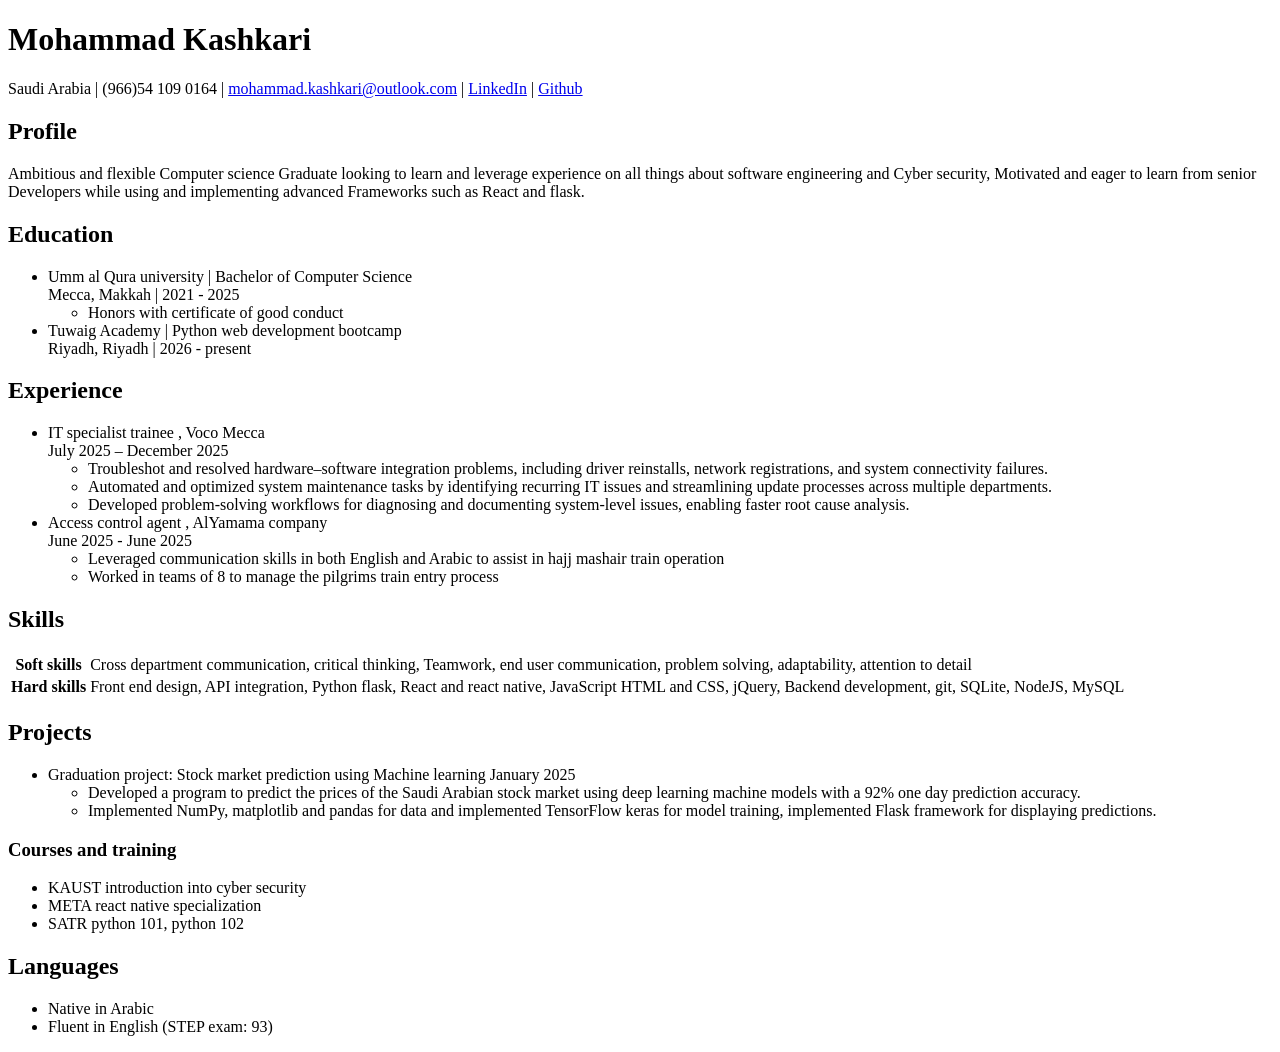
==== career/cv/page.html @ f18e0a16 "done 90%" ====
<!DOCTYPE html>
<html lang="en">
<head>
    <meta charset="UTF-8">
    <meta name="viewport" content="width=device-width, initial-scale=1.0">
    <link rel="stylesheet" href="style.css">
    <title>CV</title>
</head>
<body>
    <div class="cv-container">

        <!-- Header -->
        <header class="cv-header">
            <h1 class="cv-name">Mohammad Kashkari</h1>
            <div class="cv-contact">
                <span class="contact-item contact-location">Saudi Arabia</span>
                <span class="contact-separator">|</span>
                <span class="contact-item contact-phone">(966)54 109 0164</span>
                <span class="contact-separator">|</span>
                <a class="contact-item contact-email" href="mailto:mohammad.kashkari@outlook.com">mohammad.kashkari@outlook.com</a>
                <span class="contact-separator">|</span>
                <a class="contact-item contact-linkedin" href="#">LinkedIn</a>
                <span class="contact-separator">|</span>
                <a class="contact-item contact-github" href="#">Github</a>
            </div>
        </header>

        <!-- Profile -->
        <section class="cv-section cv-profile">
            <h2 class="section-title">Profile</h2>
            <p class="profile-text">
                Ambitious and flexible Computer science Graduate looking to learn and leverage experience on all things
                about software engineering and Cyber security, Motivated and eager to learn from senior Developers
                while using and implementing advanced Frameworks such as React and flask.
            </p>
        </section>

        <!-- Education -->
        <section class="cv-section cv-education">
            <h2 class="section-title">Education</h2>
            <ul class="education-list">
                <li class="education-item">
                    <div class="education-header">
                        <div class="education-info">
                            <span class="institution-name">Umm al Qura university</span>
                            <span class="education-separator"> | </span>
                            <span class="degree">Bachelor of Computer Science</span>
                        </div>
                        <div class="education-meta">
                            <span class="education-location">Mecca, Makkah</span>
                            <span class="education-separator"> | </span>
                            <span class="education-date">2021 - 2025</span>
                        </div>
                    </div>
                    <ul class="education-details">
                        <li>Honors with certificate of good conduct</li>
                    </ul>
                </li>
                <li class="education-item">
                    <div class="education-header">
                        <div class="education-info">
                            <span class="institution-name">Tuwaig Academy</span>
                            <span class="education-separator"> | </span>
                            <span class="degree">Python web development bootcamp</span>
                        </div>
                        <div class="education-meta">
                            <span class="education-location">Riyadh, Riyadh</span>
                            <span class="education-separator"> | </span>
                            <span class="education-date">2026 - present</span>
                        </div>
                    </div>
                </li>
            </ul>
        </section>

        <!-- Experience -->
        <section class="cv-section cv-experience">
            <h2 class="section-title">Experience</h2>
            <ul class="experience-list">

                <li class="experience-item">
                    <div class="experience-header">
                        <div class="experience-info">
                            <span class="job-title">IT specialist trainee</span>
                            <span class="experience-separator">, </span>
                            <span class="company-name">Voco Mecca</span>
                        </div>
                        <span class="experience-date">July 2025 – December 2025</span>
                    </div>
                    <ul class="experience-details">
                        <li>Troubleshot and resolved hardware–software integration problems, including driver reinstalls, network registrations, and system connectivity failures.</li>
                        <li>Automated and optimized system maintenance tasks by identifying recurring IT issues and streamlining update processes across multiple departments.</li>
                        <li>Developed problem-solving workflows for diagnosing and documenting system-level issues, enabling faster root cause analysis.</li>
                    </ul>
                </li>

                <li class="experience-item">
                    <div class="experience-header">
                        <div class="experience-info">
                            <span class="job-title">Access control agent</span>
                            <span class="experience-separator">, </span>
                            <span class="company-name">AlYamama company</span>
                        </div>
                        <span class="experience-date">June 2025 - June 2025</span>
                    </div>
                    <ul class="experience-details">
                        <li>Leveraged communication skills in both English and Arabic to assist in hajj mashair train operation</li>
                        <li>Worked in teams of 8 to manage the pilgrims train entry process</li>
                    </ul>
                </li>

            </ul>
        </section>

        <!-- Skills -->
        <section class="cv-section cv-skills">
            <h2 class="section-title">Skills</h2>
            <table class="skills-table">
                <tbody>
                    <tr class="skills-row">
                        <th class="skills-category">Soft skills</th>
                        <td class="skills-list">Cross department communication, critical thinking, Teamwork, end user communication, problem solving, adaptability, attention to detail</td>
                    </tr>
                    <tr class="skills-row">
                        <th class="skills-category">Hard skills</th>
                        <td class="skills-list">Front end design, API integration, Python flask, React and react native, JavaScript HTML and CSS, jQuery, Backend development, git, SQLite, NodeJS, MySQL</td>
                    </tr>
                </tbody>
            </table>
        </section>

        <!-- Projects -->
        <section class="cv-section cv-projects">
            <h2 class="section-title">Projects</h2>
            <ul class="projects-list">
                <li class="project-item">
                    <div class="project-header">
                        <span class="project-name">Graduation project: Stock market prediction using Machine learning</span>
                        <span class="project-date">January 2025</span>
                    </div>
                    <ul class="project-details">
                        <li>Developed a program to predict the prices of the Saudi Arabian stock market using deep learning machine models with a 92% one day prediction accuracy.</li>
                        <li>Implemented NumPy, matplotlib and pandas for data and implemented TensorFlow keras for model training, implemented Flask framework for displaying predictions.</li>
                    </ul>
                </li>
            </ul>

            <div class="courses-wrapper">
                <h3 class="courses-title">Courses and training</h3>
                <ul class="courses-list">
                    <li class="course-item">KAUST introduction into cyber security</li>
                    <li class="course-item">META react native specialization</li>
                    <li class="course-item">SATR python 101, python 102</li>
                </ul>
            </div>
        </section>

        <!-- Languages -->
        <section class="cv-section cv-languages">
            <h2 class="section-title">Languages</h2>
            <ul class="languages-list">
                <li class="language-item">Native in Arabic</li>
                <li class="language-item">Fluent in English <span class="language-score">(STEP exam: 93)</span></li>
            </ul>
        </section>

    </div>
</body>
</html>
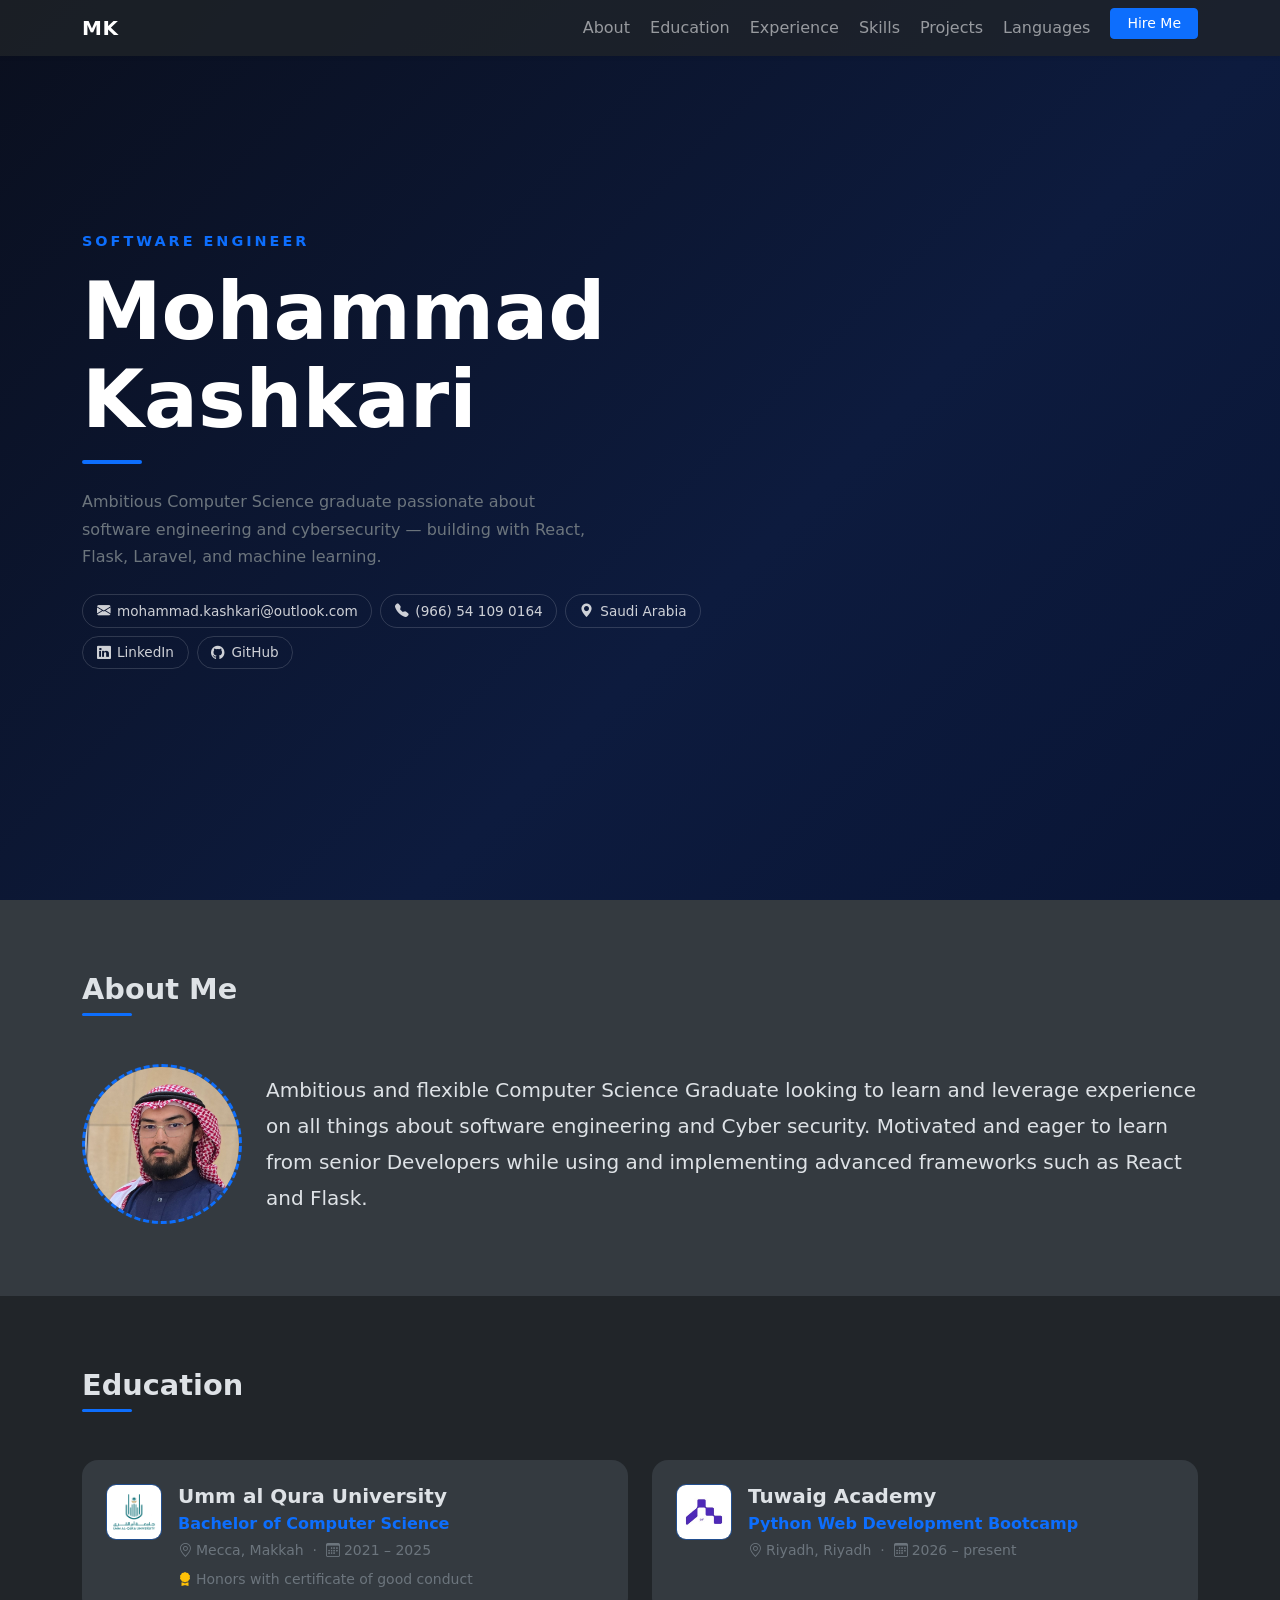
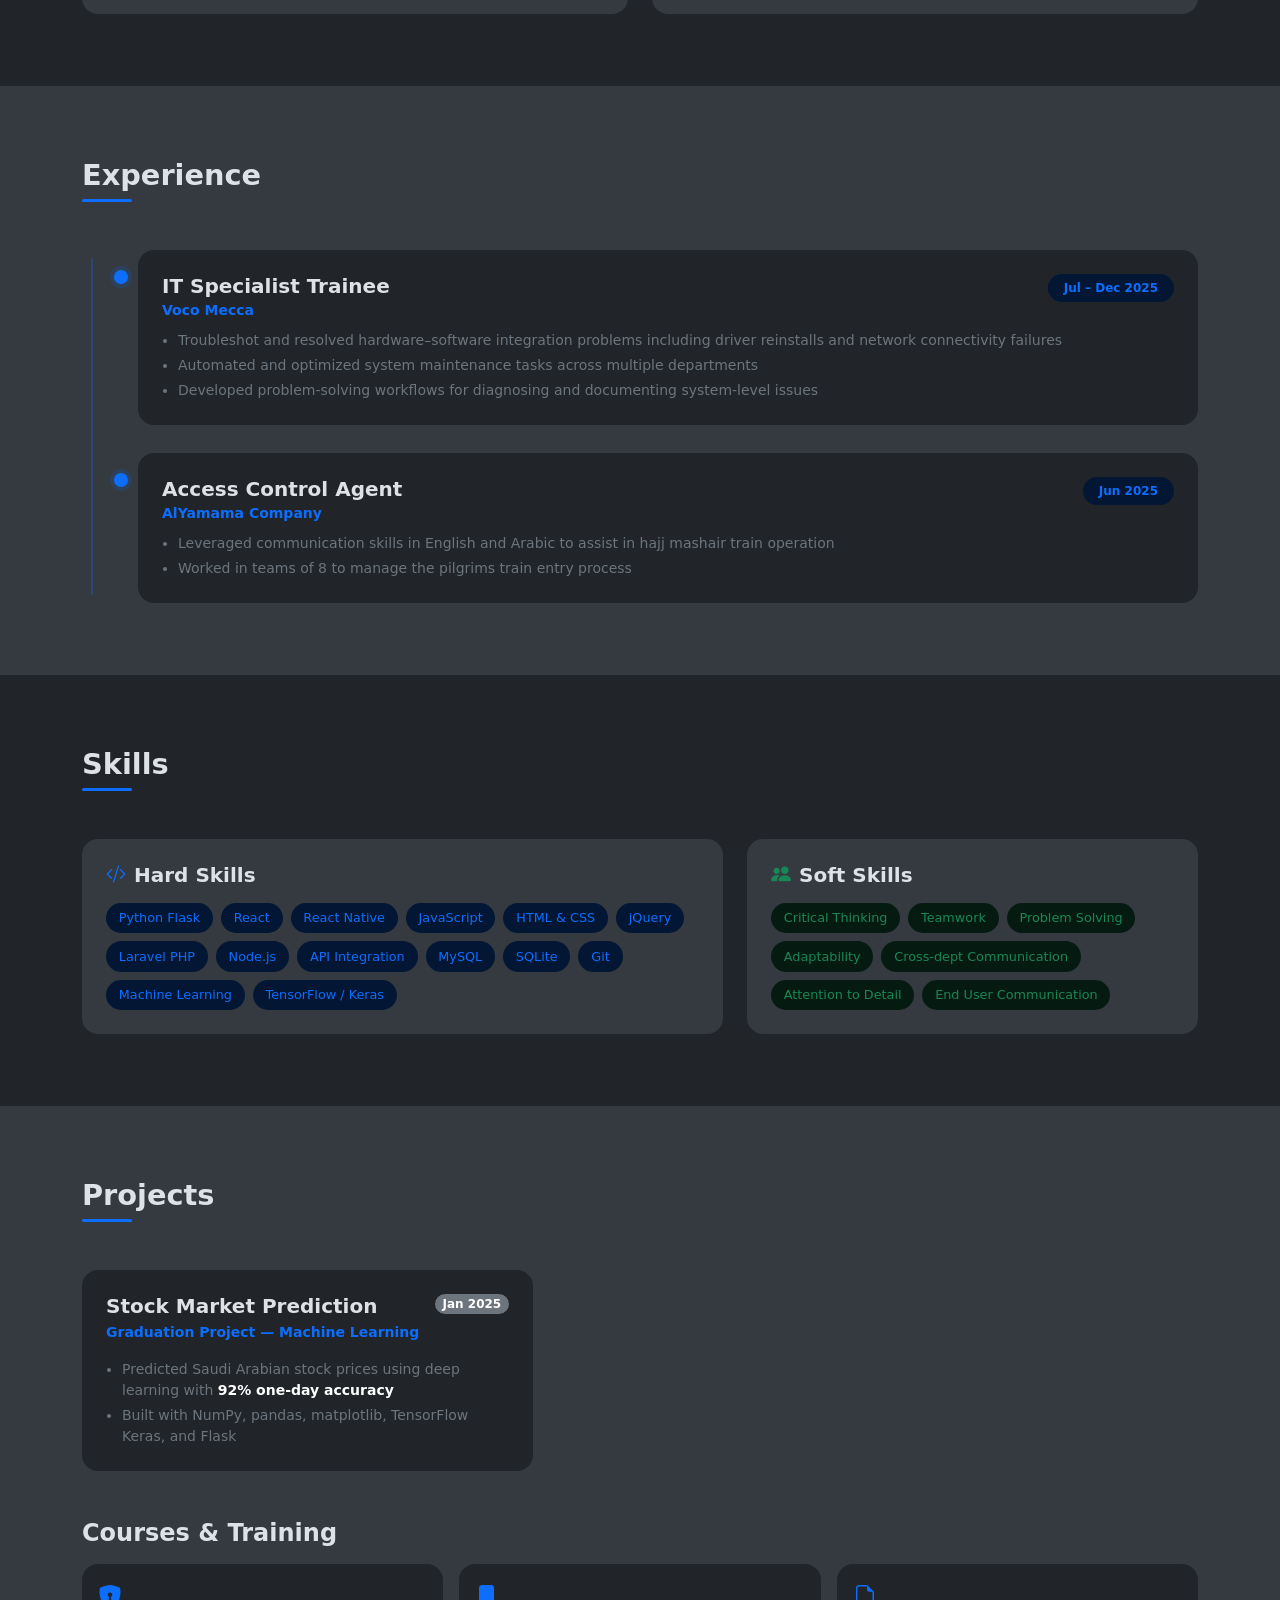
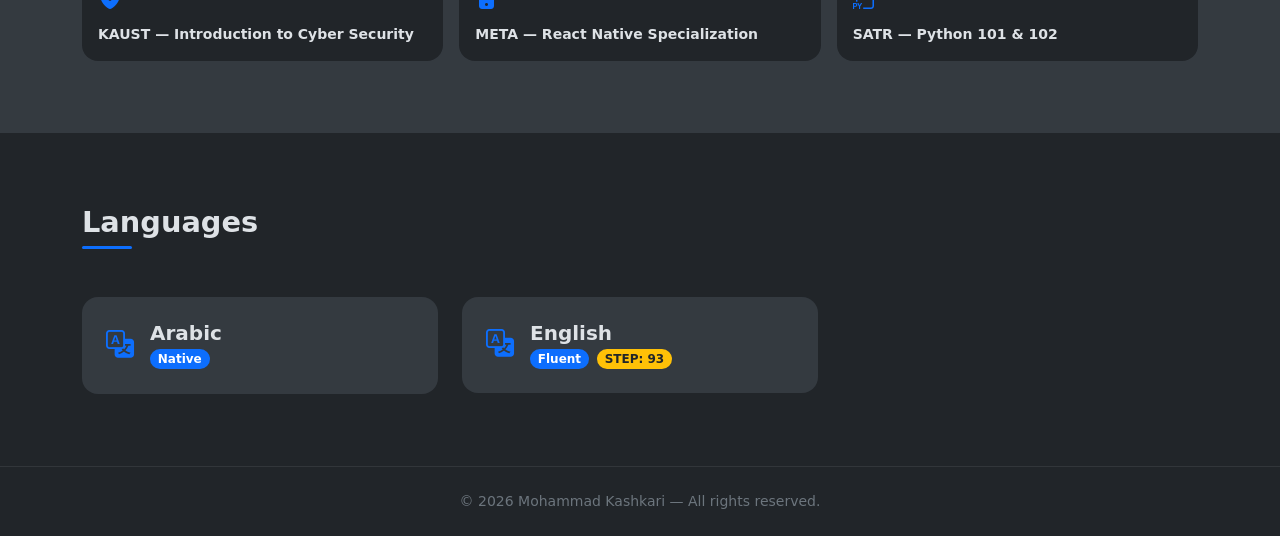
==== commit ca1d2a00: "done all 4 mini projects" ====
--- a/career/cv/page.html
+++ b/career/cv/page.html
@@ -1,169 +1,475 @@
 <!DOCTYPE html>
-<html lang="en">
+<html lang="en" data-bs-theme="dark">
 <head>
     <meta charset="UTF-8">
     <meta name="viewport" content="width=device-width, initial-scale=1.0">
-    <link rel="stylesheet" href="style.css">
-    <title>CV</title>
+    <title>Mohammad Kashkari — Portfolio</title>
+    <!-- Bootstrap 5 -->
+    <link rel="stylesheet" href="https://cdn.jsdelivr.net/npm/bootstrap@5.3.3/dist/css/bootstrap.min.css">
+    <!-- Bootstrap Icons -->
+    <link rel="stylesheet" href="https://cdn.jsdelivr.net/npm/bootstrap-icons@1.11.3/font/bootstrap-icons.min.css">
+    <style>
+        :root {
+            --accent: #0d6efd;
+            --accent-light: rgba(13, 110, 253, 0.15);
+        }
+
+        html { scroll-behavior: smooth; }
+
+        /* ── Navbar ── */
+        .navbar-brand { font-weight: 700; letter-spacing: .5px; }
+
+        /* ── Hero ── */
+        #hero {
+            min-height: 100vh;
+            background: linear-gradient(135deg, #0a0f1e 0%, #0d1b3e 60%, #091535 100%);
+            display: flex;
+            align-items: center;
+        }
+        #hero .hero-label {
+            color: var(--accent);
+            font-size: .9rem;
+            font-weight: 600;
+            letter-spacing: 3px;
+            text-transform: uppercase;
+        }
+        #hero h1 {
+            font-size: clamp(2.8rem, 7vw, 5rem);
+            font-weight: 800;
+            line-height: 1.1;
+        }
+        .hero-divider {
+            width: 60px;
+            height: 4px;
+            background: var(--accent);
+            border-radius: 2px;
+        }
+        .contact-chip {
+            display: inline-flex;
+            align-items: center;
+            gap: .4rem;
+            padding: .35rem .85rem;
+            border: 1px solid rgba(255,255,255,.15);
+            border-radius: 50px;
+            font-size: .85rem;
+            color: rgba(255,255,255,.8);
+            text-decoration: none;
+            transition: border-color .2s, color .2s;
+        }
+        .contact-chip:hover { border-color: var(--accent); color: #fff; }
+
+        /* ── Section titles ── */
+        .section-heading {
+            font-size: 1.8rem;
+            font-weight: 700;
+        }
+        .section-heading::after {
+            content: "";
+            display: block;
+            width: 50px;
+            height: 3px;
+            background: var(--accent);
+            border-radius: 2px;
+            margin-top: .4rem;
+        }
+
+        /* ── Photo placeholder ── */
+        .photo-placeholder {
+            width: 160px;
+            height: 160px;
+            border-radius: 50%;
+            background: var(--accent-light);
+            border: 3px dashed var(--accent);
+            display: flex;
+            align-items: center;
+            justify-content: center;
+            font-size: .8rem;
+            color: var(--accent);
+            flex-shrink: 0;
+        }
+
+        /* ── Education cards ── */
+        .edu-logo-box {
+            width: 56px;
+            height: 56px;
+            border-radius: 10px;
+            background: var(--accent-light);
+            border: 1px solid rgba(13,110,253,.3);
+            display: flex;
+            align-items: center;
+            justify-content: center;
+            font-size: .7rem;
+            font-weight: 700;
+            color: var(--accent);
+            flex-shrink: 0;
+        }
+
+        /* ── Timeline ── */
+        .timeline { position: relative; padding-left: 2rem; }
+        .timeline::before {
+            content: "";
+            position: absolute;
+            left: .55rem;
+            top: .5rem;
+            bottom: .5rem;
+            width: 2px;
+            background: rgba(13,110,253,.25);
+        }
+        .timeline-dot {
+            position: absolute;
+            left: 0;
+            top: 1.25rem;
+            width: 14px;
+            height: 14px;
+            border-radius: 50%;
+            background: var(--accent);
+            box-shadow: 0 0 0 4px var(--accent-light);
+        }
+        .timeline-item { position: relative; padding-left: 1.5rem; margin-bottom: 1.75rem; }
+        .timeline-item:last-child { margin-bottom: 0; }
+
+        /* ── Skill badges ── */
+        .skill-badge {
+            display: inline-block;
+            padding: .35rem .8rem;
+            border-radius: 50px;
+            font-size: .8rem;
+            font-weight: 500;
+        }
+
+        /* ── Language cards ── */
+        .lang-card { border-left: 3px solid var(--accent); }
+
+        /* ── General card hover ── */
+        .card { transition: transform .2s, box-shadow .2s; }
+        .card:hover { transform: translateY(-3px); box-shadow: 0 8px 24px rgba(0,0,0,.4) !important; }
+
+        /* ── Footer ── */
+        footer { border-top: 1px solid rgba(255,255,255,.08); }
+    </style>
 </head>
 <body>
-    <div class="cv-container">
-
-        <!-- Header -->
-        <header class="cv-header">
-            <h1 class="cv-name">Mohammad Kashkari</h1>
-            <div class="cv-contact">
-                <span class="contact-item contact-location">Saudi Arabia</span>
-                <span class="contact-separator">|</span>
-                <span class="contact-item contact-phone">(966)54 109 0164</span>
-                <span class="contact-separator">|</span>
-                <a class="contact-item contact-email" href="mailto:mohammad.kashkari@outlook.com">mohammad.kashkari@outlook.com</a>
-                <span class="contact-separator">|</span>
-                <a class="contact-item contact-linkedin" href="#">LinkedIn</a>
-                <span class="contact-separator">|</span>
-                <a class="contact-item contact-github" href="#">Github</a>
-            </div>
-        </header>
-
-        <!-- Profile -->
-        <section class="cv-section cv-profile">
-            <h2 class="section-title">Profile</h2>
-            <p class="profile-text">
-                Ambitious and flexible Computer science Graduate looking to learn and leverage experience on all things
-                about software engineering and Cyber security, Motivated and eager to learn from senior Developers
-                while using and implementing advanced Frameworks such as React and flask.
-            </p>
-        </section>
-
-        <!-- Education -->
-        <section class="cv-section cv-education">
-            <h2 class="section-title">Education</h2>
-            <ul class="education-list">
-                <li class="education-item">
-                    <div class="education-header">
-                        <div class="education-info">
-                            <span class="institution-name">Umm al Qura university</span>
-                            <span class="education-separator"> | </span>
-                            <span class="degree">Bachelor of Computer Science</span>
-                        </div>
-                        <div class="education-meta">
-                            <span class="education-location">Mecca, Makkah</span>
-                            <span class="education-separator"> | </span>
-                            <span class="education-date">2021 - 2025</span>
-                        </div>
-                    </div>
-                    <ul class="education-details">
-                        <li>Honors with certificate of good conduct</li>
-                    </ul>
-                </li>
-                <li class="education-item">
-                    <div class="education-header">
-                        <div class="education-info">
-                            <span class="institution-name">Tuwaig Academy</span>
-                            <span class="education-separator"> | </span>
-                            <span class="degree">Python web development bootcamp</span>
-                        </div>
-                        <div class="education-meta">
-                            <span class="education-location">Riyadh, Riyadh</span>
-                            <span class="education-separator"> | </span>
-                            <span class="education-date">2026 - present</span>
-                        </div>
-                    </div>
-                </li>
-            </ul>
-        </section>
-
-        <!-- Experience -->
-        <section class="cv-section cv-experience">
-            <h2 class="section-title">Experience</h2>
-            <ul class="experience-list">
-
-                <li class="experience-item">
-                    <div class="experience-header">
-                        <div class="experience-info">
-                            <span class="job-title">IT specialist trainee</span>
-                            <span class="experience-separator">, </span>
-                            <span class="company-name">Voco Mecca</span>
-                        </div>
-                        <span class="experience-date">July 2025 – December 2025</span>
-                    </div>
-                    <ul class="experience-details">
-                        <li>Troubleshot and resolved hardware–software integration problems, including driver reinstalls, network registrations, and system connectivity failures.</li>
-                        <li>Automated and optimized system maintenance tasks by identifying recurring IT issues and streamlining update processes across multiple departments.</li>
-                        <li>Developed problem-solving workflows for diagnosing and documenting system-level issues, enabling faster root cause analysis.</li>
-                    </ul>
-                </li>
-
-                <li class="experience-item">
-                    <div class="experience-header">
-                        <div class="experience-info">
-                            <span class="job-title">Access control agent</span>
-                            <span class="experience-separator">, </span>
-                            <span class="company-name">AlYamama company</span>
-                        </div>
-                        <span class="experience-date">June 2025 - June 2025</span>
-                    </div>
-                    <ul class="experience-details">
-                        <li>Leveraged communication skills in both English and Arabic to assist in hajj mashair train operation</li>
-                        <li>Worked in teams of 8 to manage the pilgrims train entry process</li>
-                    </ul>
-                </li>
-
-            </ul>
-        </section>
-
-        <!-- Skills -->
-        <section class="cv-section cv-skills">
-            <h2 class="section-title">Skills</h2>
-            <table class="skills-table">
-                <tbody>
-                    <tr class="skills-row">
-                        <th class="skills-category">Soft skills</th>
-                        <td class="skills-list">Cross department communication, critical thinking, Teamwork, end user communication, problem solving, adaptability, attention to detail</td>
-                    </tr>
-                    <tr class="skills-row">
-                        <th class="skills-category">Hard skills</th>
-                        <td class="skills-list">Front end design, API integration, Python flask, React and react native, JavaScript HTML and CSS, jQuery, Backend development, git, SQLite, NodeJS, MySQL</td>
-                    </tr>
-                </tbody>
-            </table>
-        </section>
-
-        <!-- Projects -->
-        <section class="cv-section cv-projects">
-            <h2 class="section-title">Projects</h2>
-            <ul class="projects-list">
-                <li class="project-item">
-                    <div class="project-header">
-                        <span class="project-name">Graduation project: Stock market prediction using Machine learning</span>
-                        <span class="project-date">January 2025</span>
-                    </div>
-                    <ul class="project-details">
-                        <li>Developed a program to predict the prices of the Saudi Arabian stock market using deep learning machine models with a 92% one day prediction accuracy.</li>
-                        <li>Implemented NumPy, matplotlib and pandas for data and implemented TensorFlow keras for model training, implemented Flask framework for displaying predictions.</li>
-                    </ul>
-                </li>
-            </ul>
-
-            <div class="courses-wrapper">
-                <h3 class="courses-title">Courses and training</h3>
-                <ul class="courses-list">
-                    <li class="course-item">KAUST introduction into cyber security</li>
-                    <li class="course-item">META react native specialization</li>
-                    <li class="course-item">SATR python 101, python 102</li>
+
+    <!--  NAVBAR  -->
+    <nav class="navbar navbar-expand-lg navbar-dark bg-dark bg-opacity-75 fixed-top backdrop-blur shadow-sm">
+        <div class="container">
+            <a class="navbar-brand" href="#hero">MK</a>
+            <button class="navbar-toggler border-0" type="button" data-bs-toggle="collapse" data-bs-target="#navMenu">
+                <span class="navbar-toggler-icon"></span>
+            </button>
+            <div class="collapse navbar-collapse" id="navMenu">
+                <ul class="navbar-nav ms-auto gap-1">
+                    <li class="nav-item"><a class="nav-link" href="#about">About</a></li>
+                    <li class="nav-item"><a class="nav-link" href="#education">Education</a></li>
+                    <li class="nav-item"><a class="nav-link" href="#experience">Experience</a></li>
+                    <li class="nav-item"><a class="nav-link" href="#skills">Skills</a></li>
+                    <li class="nav-item"><a class="nav-link" href="#projects">Projects</a></li>
+                    <li class="nav-item"><a class="nav-link" href="#languages">Languages</a></li>
+                    <li class="nav-item ms-2">
+                        <a class="btn btn-primary btn-sm px-3" href="mailto:mohammad.kashkari@outlook.com">Hire Me</a>
+                    </li>
                 </ul>
             </div>
-        </section>
-
-        <!-- Languages -->
-        <section class="cv-section cv-languages">
-            <h2 class="section-title">Languages</h2>
-            <ul class="languages-list">
-                <li class="language-item">Native in Arabic</li>
-                <li class="language-item">Fluent in English <span class="language-score">(STEP exam: 93)</span></li>
-            </ul>
-        </section>
-
-    </div>
+        </div>
+    </nav>
+
+
+    <!--  HERO  -->
+    <section id="hero">
+        <div class="container py-5">
+            <div class="row align-items-center g-5">
+                <div class="col-lg-8">
+                    <p class="hero-label mb-3">Software Engineer</p>
+                    <h1 class="text-white mb-3">Mohammad<br>Kashkari</h1>
+                    <div class="hero-divider mb-4"></div>
+                    <p class="text-secondary mb-4" style="max-width:520px;line-height:1.7;">
+                        Ambitious Computer Science graduate passionate about software engineering
+                        and cybersecurity — building with React, Flask, Laravel, and machine learning.
+                    </p>
+                    <div class="d-flex flex-wrap gap-2">
+                        <a class="contact-chip" href="mailto:mohammad.kashkari@outlook.com">
+                            <i class="bi bi-envelope-fill"></i> mohammad.kashkari@outlook.com
+                        </a>
+                        <span class="contact-chip">
+                            <i class="bi bi-telephone-fill"></i> (966) 54 109 0164
+                        </span>
+                        <span class="contact-chip">
+                            <i class="bi bi-geo-alt-fill"></i> Saudi Arabia
+                        </span>
+                        <a class="contact-chip" href="#">
+                            <i class="bi bi-linkedin"></i> LinkedIn
+                        </a>
+                        <a class="contact-chip" href="#">
+                            <i class="bi bi-github"></i> GitHub
+                        </a>
+                    </div>
+                </div>
+            </div>
+        </div>
+    </section>
+
+
+    <!--  ABOUT  -->
+    <section id="about" class="py-5 bg-body-secondary">
+        <div class="container py-4">
+            <h2 class="section-heading mb-5">About Me</h2>
+            <div class="d-flex flex-column flex-md-row align-items-center gap-4">
+                <img src="img/PersonalPhoto.png.jpg" alt="not loaded" class="photo-placeholder" />
+                <p class="lead mb-0" style="line-height:1.8;">
+                    Ambitious and flexible Computer Science Graduate looking to learn and leverage experience
+                    on all things about software engineering and Cyber security. Motivated and eager to learn
+                    from senior Developers while using and implementing advanced frameworks such as React and Flask.
+                </p>
+            </div>
+        </div>
+    </section>
+
+
+    <!--  EDUCATION  -->
+    <section id="education" class="py-5">
+        <div class="container py-4">
+            <h2 class="section-heading mb-5">Education</h2>
+            <div class="row g-4">
+
+                <div class="col-md-6">
+                    <div class="card h-100 bg-body-secondary border-0 rounded-4 p-4">
+                        <div class="d-flex gap-3 align-items-start">
+                            
+                            <img src="img/uqu-logo.png" alt="Umm al Qura University logo not loaded yet" class="edu-logo-box" /> 
+                            <div>
+                                <h5 class="fw-bold mb-1">Umm al Qura University</h5>
+                                <p class="text-primary mb-1 fw-semibold">Bachelor of Computer Science</p>
+                                <p class="text-secondary small mb-2">
+                                    <i class="bi bi-geo-alt me-1"></i>Mecca, Makkah &nbsp;·&nbsp;
+                                    <i class="bi bi-calendar3 me-1"></i>2021 – 2025
+                                </p>
+                                <ul class="list-unstyled mb-0 small text-secondary">
+                                    <li><i class="bi bi-award-fill text-warning me-1"></i>Honors with certificate of good conduct</li>
+                                </ul>
+                            </div>
+                        </div>
+                    </div>
+                </div>
+
+                <div class="col-md-6">
+                    <div class="card h-100 bg-body-secondary border-0 rounded-4 p-4">
+                        <div class="d-flex gap-3 align-items-start">
+                            
+                            <img src="img/tuwaiqacademy_logo-3666073931.jpg" alt="Tuwaig Academy logo not loaded yet" class="edu-logo-box" />
+                            <div>
+                                <h5 class="fw-bold mb-1">Tuwaig Academy</h5>
+                                <p class="text-primary mb-1 fw-semibold">Python Web Development Bootcamp</p>
+                                <p class="text-secondary small mb-0">
+                                    <i class="bi bi-geo-alt me-1"></i>Riyadh, Riyadh &nbsp;·&nbsp;
+                                    <i class="bi bi-calendar3 me-1"></i>2026 – present
+                                </p>
+                            </div>
+                        </div>
+                    </div>
+                </div>
+
+            </div>
+        </div>
+    </section>
+
+
+    <!--  EXPERIENCE  -->
+    <section id="experience" class="py-5 bg-body-secondary">
+        <div class="container py-4">
+            <h2 class="section-heading mb-5">Experience</h2>
+            <div class="timeline">
+
+
+                <div class="timeline-item">
+                    <div class="timeline-dot"></div>
+                    <div class="card bg-dark border-0 rounded-4 p-4">
+                        <div class="d-flex flex-wrap justify-content-between align-items-start gap-2 mb-2">
+                            <div>
+                                <h5 class="fw-bold mb-0">IT Specialist Trainee</h5>
+                                <span class="text-primary fw-semibold small">Voco Mecca</span>
+                            </div>
+                            <span class="badge bg-primary-subtle text-primary rounded-pill px-3 py-2">Jul – Dec 2025</span>
+                        </div>
+                        <ul class="text-secondary small mb-0 ps-3">
+                            <li class="mb-1">Troubleshot and resolved hardware–software integration problems including driver reinstalls and network connectivity failures</li>
+                            <li class="mb-1">Automated and optimized system maintenance tasks across multiple departments</li>
+                            <li>Developed problem-solving workflows for diagnosing and documenting system-level issues</li>
+                        </ul>
+                    </div>
+                </div>
+
+                <div class="timeline-item">
+                    <div class="timeline-dot"></div>
+                    <div class="card bg-dark border-0 rounded-4 p-4">
+                        <div class="d-flex flex-wrap justify-content-between align-items-start gap-2 mb-2">
+                            <div>
+                                <h5 class="fw-bold mb-0">Access Control Agent</h5>
+                                <span class="text-primary fw-semibold small">AlYamama Company</span>
+                            </div>
+                            <span class="badge bg-primary-subtle text-primary rounded-pill px-3 py-2">Jun 2025</span>
+                        </div>
+                        <ul class="text-secondary small mb-0 ps-3">
+                            <li class="mb-1">Leveraged communication skills in English and Arabic to assist in hajj mashair train operation</li>
+                            <li>Worked in teams of 8 to manage the pilgrims train entry process</li>
+                        </ul>
+                    </div>
+                </div>
+
+            </div>
+        </div>
+    </section>
+
+
+    <!--  SKILLS  -->
+    <section id="skills" class="py-5">
+        <div class="container py-4">
+            <h2 class="section-heading mb-5">Skills</h2>
+            <div class="row g-4">
+
+                <div class="col-md-7">
+                    <div class="card bg-body-secondary border-0 rounded-4 p-4 h-100">
+                        <h5 class="fw-bold mb-3"><i class="bi bi-code-slash text-primary me-2"></i>Hard Skills</h5>
+                        <div class="d-flex flex-wrap gap-2">
+                            <span class="skill-badge bg-primary-subtle text-primary">Python Flask</span>
+                            <span class="skill-badge bg-primary-subtle text-primary">React</span>
+                            <span class="skill-badge bg-primary-subtle text-primary">React Native</span>
+                            <span class="skill-badge bg-primary-subtle text-primary">JavaScript</span>
+                            <span class="skill-badge bg-primary-subtle text-primary">HTML &amp; CSS</span>
+                            <span class="skill-badge bg-primary-subtle text-primary">jQuery</span>
+                            <span class="skill-badge bg-primary-subtle text-primary">Laravel PHP</span>
+                            <span class="skill-badge bg-primary-subtle text-primary">Node.js</span>
+                            <span class="skill-badge bg-primary-subtle text-primary">API Integration</span>
+                            <span class="skill-badge bg-primary-subtle text-primary">MySQL</span>
+                            <span class="skill-badge bg-primary-subtle text-primary">SQLite</span>
+                            <span class="skill-badge bg-primary-subtle text-primary">Git</span>
+                            <span class="skill-badge bg-primary-subtle text-primary">Machine Learning</span>
+                            <span class="skill-badge bg-primary-subtle text-primary">TensorFlow / Keras</span>
+                        </div>
+                    </div>
+                </div>
+
+                <div class="col-md-5">
+                    <div class="card bg-body-secondary border-0 rounded-4 p-4 h-100">
+                        <h5 class="fw-bold mb-3"><i class="bi bi-people-fill text-success me-2"></i>Soft Skills</h5>
+                        <div class="d-flex flex-wrap gap-2">
+                            <span class="skill-badge bg-success-subtle text-success">Critical Thinking</span>
+                            <span class="skill-badge bg-success-subtle text-success">Teamwork</span>
+                            <span class="skill-badge bg-success-subtle text-success">Problem Solving</span>
+                            <span class="skill-badge bg-success-subtle text-success">Adaptability</span>
+                            <span class="skill-badge bg-success-subtle text-success">Cross-dept Communication</span>
+                            <span class="skill-badge bg-success-subtle text-success">Attention to Detail</span>
+                            <span class="skill-badge bg-success-subtle text-success">End User Communication</span>
+                        </div>
+                    </div>
+                </div>
+
+            </div>
+        </div>
+    </section>
+
+
+    <!--  PROJECTS  -->
+    <section id="projects" class="py-5 bg-body-secondary">
+        <div class="container py-4">
+            <h2 class="section-heading mb-5">Projects</h2>
+            <div class="row g-4 mb-5">
+
+                <div class="col-md-6 col-lg-5">
+                    <div class="card bg-dark border-0 rounded-4 p-4 h-100">
+                        <div class="d-flex justify-content-between align-items-start mb-1">
+                            <h5 class="fw-bold mb-0">Stock Market Prediction</h5>
+                            <span class="badge bg-secondary rounded-pill">Jan 2025</span>
+                        </div>
+                        <p class="text-primary small fw-semibold mb-3">Graduation Project — Machine Learning</p>
+                        <ul class="text-secondary small mb-0 ps-3">
+                            <li class="mb-1">Predicted Saudi Arabian stock prices using deep learning with <strong class="text-white">92% one-day accuracy</strong></li>
+                            <li>Built with NumPy, pandas, matplotlib, TensorFlow Keras, and Flask</li>
+                        </ul>
+                    </div>
+                </div>
+
+            </div>
+
+            <!-- Courses -->
+            <h4 class="fw-bold mb-3">Courses &amp; Training</h4>
+            <div class="row g-3">
+                <div class="col-sm-6 col-md-4">
+                    <div class="card bg-dark border-0 rounded-4 p-3 h-100">
+                        <i class="bi bi-shield-lock-fill text-primary fs-4 mb-2"></i>
+                        <p class="fw-semibold mb-0 small">KAUST — Introduction to Cyber Security</p>
+                    </div>
+                </div>
+                <div class="col-sm-6 col-md-4">
+                    <div class="card bg-dark border-0 rounded-4 p-3 h-100">
+                        <i class="bi bi-phone-fill text-primary fs-4 mb-2"></i>
+                        <p class="fw-semibold mb-0 small">META — React Native Specialization</p>
+                    </div>
+                </div>
+                <div class="col-sm-6 col-md-4">
+                    <div class="card bg-dark border-0 rounded-4 p-3 h-100">
+                        <i class="bi bi-filetype-py text-primary fs-4 mb-2"></i>
+                        <p class="fw-semibold mb-0 small">SATR — Python 101 &amp; 102</p>
+                    </div>
+                </div>
+            </div>
+        </div>
+    </section>
+
+
+    <!--  LANGUAGES  -->
+    <section id="languages" class="py-5">
+        <div class="container py-4">
+            <h2 class="section-heading mb-5">Languages</h2>
+            <div class="row g-4">
+
+                <div class="col-sm-6 col-md-4">
+                    <div class="card lang-card bg-body-secondary border-0 rounded-4 p-4">
+                        <div class="d-flex align-items-center gap-3">
+                            <i class="bi bi-translate fs-3 text-primary"></i>
+                            <div>
+                                <h5 class="fw-bold mb-0">Arabic</h5>
+                                <span class="badge bg-primary rounded-pill mt-1">Native</span>
+                            </div>
+                        </div>
+                    </div>
+                </div>
+
+                <div class="col-sm-6 col-md-4">
+                    <div class="card lang-card bg-body-secondary border-0 rounded-4 p-4">
+                        <div class="d-flex align-items-center gap-3">
+                            <i class="bi bi-translate fs-3 text-primary"></i>
+                            <div>
+                                <h5 class="fw-bold mb-0">English</h5>
+                                <div class="d-flex align-items-center gap-2 mt-1">
+                                    <span class="badge bg-primary rounded-pill">Fluent</span>
+                                    <span class="badge bg-warning text-dark rounded-pill">STEP: 93</span>
+                                </div>
+                            </div>
+                        </div>
+                    </div>
+                </div>
+
+            </div>
+        </div>
+    </section>
+
+
+    <!--  FOOTER  -->
+    <footer class="py-4 text-center text-secondary">
+        <div class="container">
+            <p class="mb-0 small">&copy; 2026 Mohammad Kashkari — All rights reserved.</p>
+        </div>
+    </footer>
+
+
+    <!-- Bootstrap JS -->
+    <script src="https://cdn.jsdelivr.net/npm/bootstrap@5.3.3/dist/js/bootstrap.bundle.min.js"></script>
+    <!-- Smooth navbar hide on scroll past hero -->
+    <script>
+        const navbar = document.querySelector('.navbar');
+        window.addEventListener('scroll', () => {
+            navbar.classList.toggle('bg-opacity-100', window.scrollY > 60);
+        });
+    </script>
 </body>
 </html>
